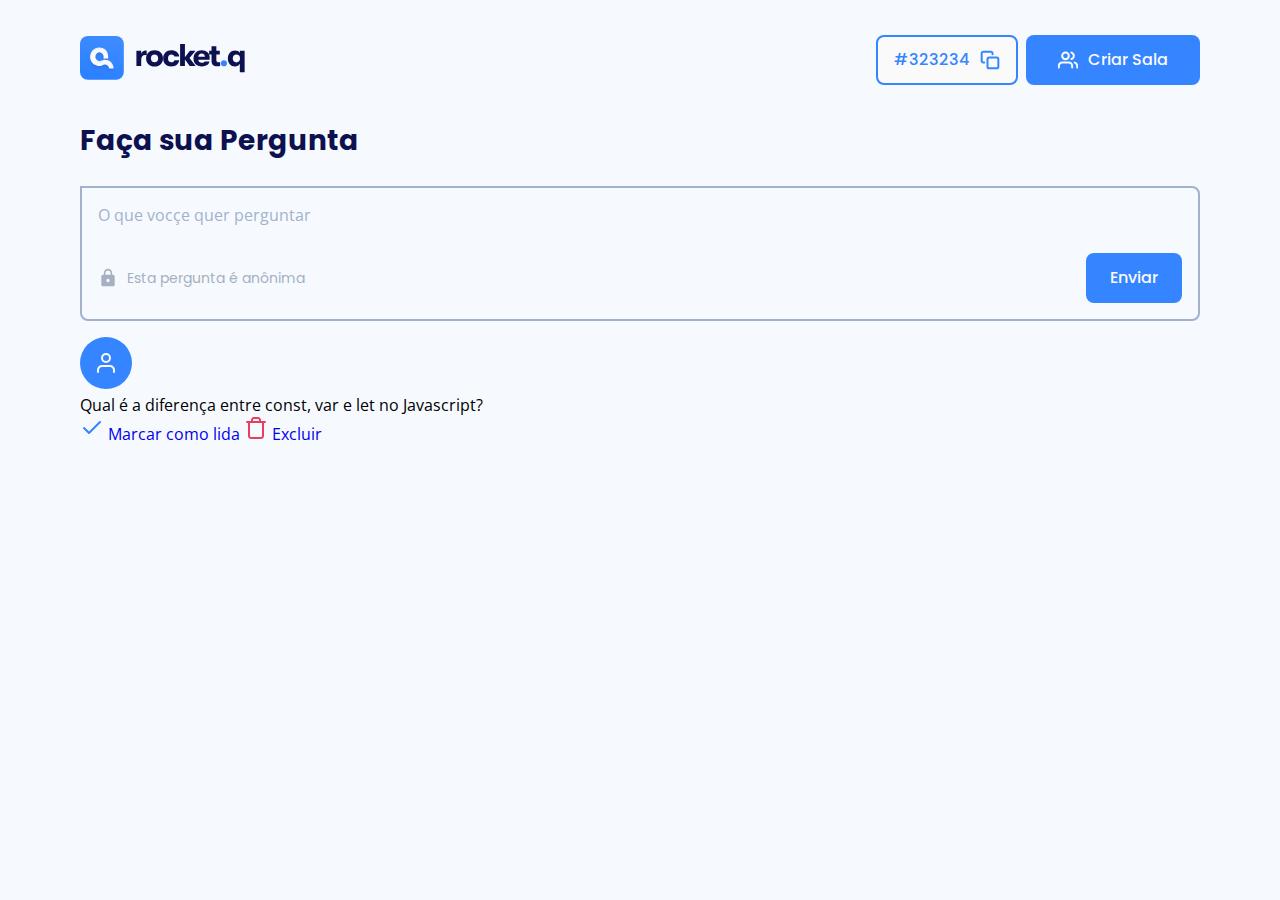
==== room.html @ 8e0c6d71 "second class of the rocket.q project" ====
<!DOCTYPE html>
<html lang="en">
  <head>
    <meta charset="UTF-8">
    <meta http-equiv="X-UA-Compatible" content="IE=edge">
    <meta name="viewport" content="width=device-width, initial-scale=1.0">
    <title>RocketQ - Perguntas e Respostas </title>


    <!-- css -->
    <link rel="stylesheet" href="style/room.css">
    <link rel="stylesheet" href="style/global.css">

    <!-- FONTS -->
    <link rel="preconnect" href="https://fonts.googleapis.com">
    <link rel="preconnect" href="https://fonts.gstatic.com" crossorigin>
    <link href="https://fonts.googleapis.com/css2?family=Open+Sans&family=Poppins:wght@400;500;700&display=swap" rel="stylesheet">

  </head>
  <body>
  
    <div id="room" class="content">

      <header>
        <a href="#">
          <img src="assets/logo.svg" alt="Rocket.Q Logo">
        </a>

        <div class="buttons">

          <div class="button outlined">
            #323234
            <img src="assets/copy.svg" alt="Copiar numero da sala">
          </div>
          <a href="#" class="button">
            <img src="assets/users-white.svg" alt="Criar uma sala">
            Criar Sala
          </a>
        </div>
      </header>

      <main>
        <section id="question-form">
          <h2>Faça sua Pergunta</h2>
          <form action="">
            <label class="sr-only"for-id="question">O que você quer perguntar</label>
            <textarea name="question" id="question" placeholder="O que vocçe quer perguntar"></textarea>

            <footer>
              <div class="">
                <img src="assets/lock.svg" alt="Cadeado">
                Esta pergunta é anônima
              </div>
              <button>Enviar</button>
            </footer>
          </form>
        </section>

        <section id="questions">
          <h2 class="sr-only">Pergunstas da comunidade</h2>
          <div class="questions">

            <div class="question-wrapper">
              <div class="question-content">
                <div class="user">
                  <img src="assets/avatar.svg" alt="Avatar">
                </div>
                <div class="question">
                  <p>Qual é a diferença entre const, var e let no Javascript?</p>
                </div>
              </div>
              <div class="action">
                <a href="#" class="chexk">
                  <img src="assets/check.svg" alt="Marcar como lida">
                  Marcar como lida
                </a>
                <a href="#" class="delete">
                  <img src="assets/trash.svg" alt="Excluir">
                  Excluir
                </a>
              </div>
            </div>

          </div>

        </section>
      </main>

    </div>  

  </body>
</html>
---- style/room.css ----
.content {
  max-width: min(112rem, 90%);
}
#room header {
  width:100%;
  display: flex;
  align-items: center;
  justify-content: space-between;
}

#room header .buttons {
 display: flex; 
}

#room header .buttons .button:nth-child(1) {
  margin-right: .8rem;
  padding: 1.3rem 1.6rem;
}

#room header .buttons .button:nth-child(1) img {
 margin-left:1rem;
 width: 2rem;
 height: 2rem;
}

#room header .buttons .button:nth-child(2) {
  padding: 1.3rem 3.2rem;

}
#room header .buttons .button:nth-child(2) img {
 margin-right:1rem;
 width: 2rem;
 height: 2rem;
}

/* QUESTION FORM */
#question-form h2 {
  font-family: 'Poppins', sans-serif;
  font-size: 2.8rem;
  color: var(--black);
  font-weight: 700;
  line-height: 4.2rem;

  margin-bottom: 2.4rem;
}

#question-form form {
  border: .2rem solid var(--grey-blue);
  padding: 1.6rem;
  border-radius: 0 .8rem .8rem .8rem;

  margin-bottom: 1.6rem ;
}

#question-form form textarea {
  resize: none;
  background: transparent;

  width: 100%;

  outline: none;
}

#question-form form textarea::placeholder {
  color:var(--grey-blue)
}

#question-form form footer {
  display: flex;
  align-items: center;
  justify-content:space-between;
}

#question-form form footer > div {
  display: flex;
  align-items: center;

  color: var(--icons-datails);
  font-family: 'Poppins', sans-serif;
  font-weight: 400;
  font-size: 1.4rem;
}

#question-form form footer > div img {
  margin-right: .9rem;
}

#question-form form footer button {
  padding: .8rem 2.4rem;
}
---- style/global.css ----
* {
  margin:0;
  padding: 0;
  border: none;
  text-decoration: none;
  box-sizing: border-box;
}

html {
  --black: #0D114F;
  --white: #FAFAFA;
  --red: #E83F5B;
  --light-blue: #E0ECFF;
  --blue: #3485FF;
  --background: #F6FAFF;
  --overlay: #040911;
  --icons-datails: #A5B0C1;

  --grey-dark: #4D5E77;
  --grey-blue: #A1B2CD;
  --grey-light: #e5eaf1;

  /* 1rem = 16px (user Agent) = 100% (user Agent) */
  font-size: 62.5%; /* 10px*/

}

body {
  display: flex;
  height: 100vh;
  background: var(--background);
}

body, button, input, textarea {
  font-size: clamp(14px, 1.6rem, 2vw);

  font-family: 'Open Sans', sans-serif;
  /* font-family: 'Poppins', sans-serif; */
}

.content {
  width: 100%;
  margin: 0 auto;
}

/* Vai esconder o label */
.sr-only {
  position: absolute;
  height: 1px;
  width: 1px;
  padding: 0;
  margin: -1px;
  overflow: hidden;
  clip-path: rect(0,0,0,0);
  white-space:nowrap;
  border-width:0 ; 
}

/* input and Button */
input, button, .button {
  border-radius: .8rem;
  height: 5rem;
}

button, .button {
  font-family: 'Poppins', sans-serif;
  font-weight: 500;
  line-height: 0;

  display: flex;
  align-items: center;
  justify-content: center;

  background: var(--blue);
  color: var(--white);

  transition: filter .2s;

  cursor: pointer;
}

button:hover, .button:hover {
  filter: brightness(1.2);
}

button > img
.button > img {
  margin-left: 1rem;
  width: 2rem;
}

button.outlined,
.button.outlined {
  background: var(--white);
  color: var(--blue);
  border: .2rem solid var(--blue);
}

.content header {
  width: 80% ;
  margin: 3.5rem auto;
}

.content header img {
  width: 16.7rem;
}
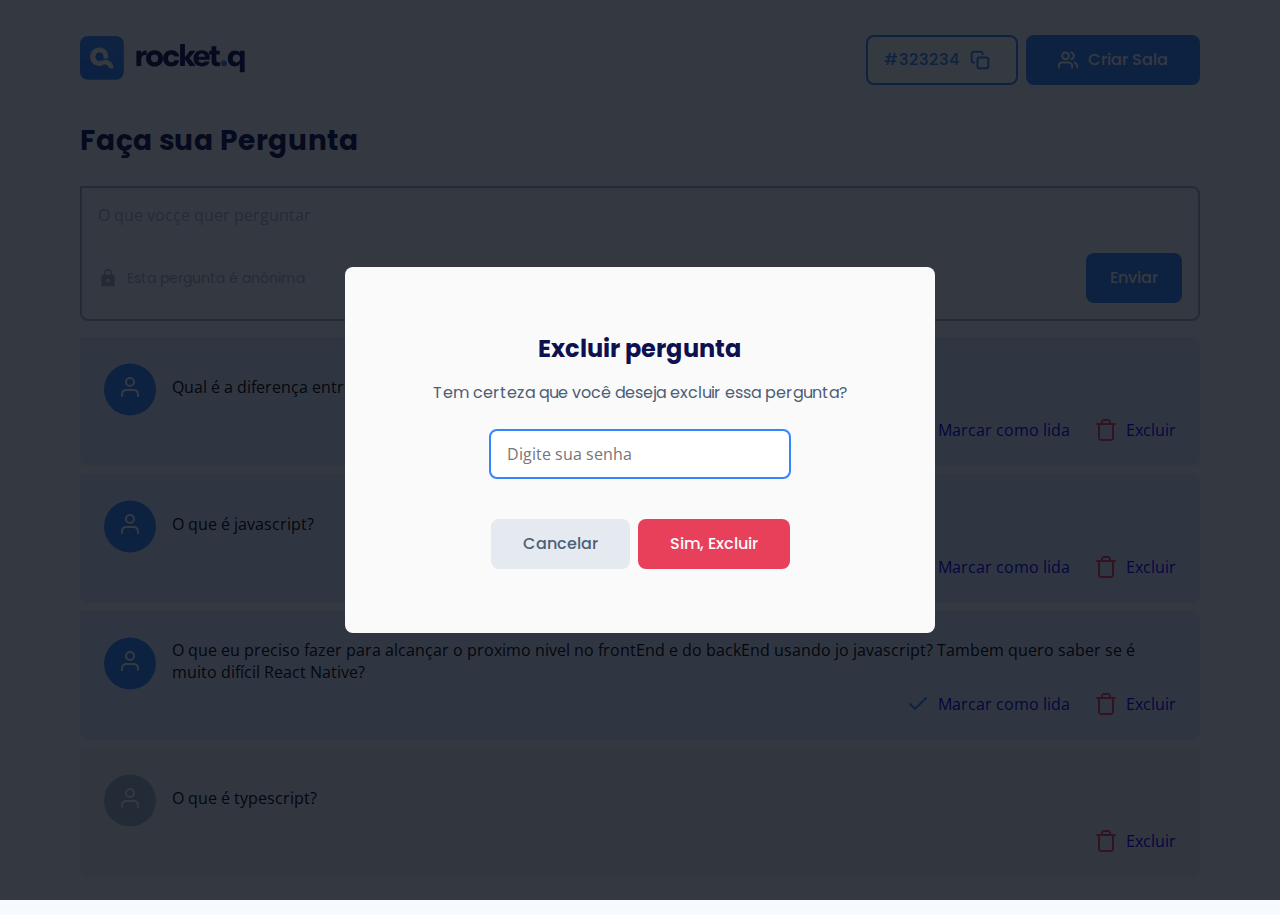
==== commit a8d49566: "aula três" ====
--- a/room.html
+++ b/room.html
@@ -10,6 +10,7 @@
     <!-- css -->
     <link rel="stylesheet" href="style/room.css">
     <link rel="stylesheet" href="style/global.css">
+    <link rel="stylesheet" href="style/modal.css">
 
     <!-- FONTS -->
     <link rel="preconnect" href="https://fonts.googleapis.com">
@@ -63,7 +64,7 @@
             <div class="question-wrapper">
               <div class="question-content">
                 <div class="user">
-                  <img src="assets/avatar.svg" alt="Avatar">
+                  <img src="assets/user.svg" alt="Avatar">
                 </div>
                 <div class="question">
                   <p>Qual é a diferença entre const, var e let no Javascript?</p>
@@ -81,6 +82,69 @@
               </div>
             </div>
 
+            <div class="question-wrapper">
+              <div class="question-content">
+                <div class="user">
+                  <img src="assets/user.svg" alt="Avatar">
+                </div>
+                <div class="question">
+                  <p>O que é javascript?</p>
+                </div>
+              </div>
+              <div class="action">
+                <a href="#" class="check">
+                  <img src="assets/check.svg" alt="Marcar como lida">
+                  Marcar como lida
+                </a>
+                <a href="#" class="delete">
+                  <img src="assets/trash.svg" alt="Excluir">
+                  Excluir
+                </a>
+              </div>
+            </div>
+
+            <div class="question-wrapper">
+              <div class="question-content">
+                <div class="user">
+                  <img src="assets/user.svg" alt="Avatar">
+                </div>
+                <div class="question">
+                  <p>
+                    O que eu preciso fazer para alcançar o proximo nivel no frontEnd e do backEnd usando jo javascript?
+                    Tambem quero saber se é muito difícil React Native?
+                  </p>
+                </div>
+              </div>
+              <div class="action">
+                <a href="#" class="check">
+                  <img src="assets/check.svg" alt="Marcar como lida">
+                  Marcar como lida
+                </a>
+                <a href="#" class="delete">
+                  <img src="assets/trash.svg" alt="Excluir">
+                  Excluir
+                </a>
+              </div>
+            </div>
+
+            <div class="question-wrapper read">
+              <div class="question-content">
+                <div class="user">
+                  <img src="assets/user.svg" alt="Avatar">
+                </div>
+                <div class="question">
+                  <p>O que é typescript?</p>
+                </div>
+              </div>
+              <div class="action">
+                
+                <a href="#" class="delete">
+                  <img src="assets/trash.svg" alt="Excluir">
+                  Excluir
+                </a>
+              </div>
+            </div>
+
           </div>
 
         </section>
@@ -88,5 +152,24 @@
 
     </div>  
 
+    <!-- ======MODAL====== -->
+    <div class="modal-wrapper">
+      <div class="modal">
+        <h2>Excluir pergunta</h2>
+        <p>Tem certeza que você deseja excluir essa pergunta?</p>
+
+        <form action="" method="post">
+          <label class="sr-only" for-id="password">Digite sua senha</label>
+          <input type="password" name="password" id="password" placeholder="Digite sua senha">
+
+          <div class="buttons">
+            <div class="button grey">Cancelar</div>
+            <button class="red">Sim, Excluir</button>
+          </div>
+
+        </form>
+      </div>
+    </div>
+
   </body>
 </html>--- a/style/room.css
+++ b/style/room.css
@@ -87,4 +87,65 @@
 
 #question-form form footer button {
   padding: .8rem 2.4rem;
+}
+
+
+/* ===== questions ===== */
+
+.question-wrapper {
+  background-color: var(--light-blue);
+  margin-bottom: .8rem;
+  border-radius: 0 .8rem .8rem .8rem;
+  padding: 2.4rem;
+}
+
+.questions {
+  padding-bottom: 30px;
+}
+
+.question-wrapper .question-content {
+  display: flex;
+  align-items: flex-start;
+}
+
+.question-wrapper .question-content .user{
+  background-color: var(--blue);
+  clip-path: circle();
+  padding: 1.4rem;
+}
+
+.question-wrapper .question-content p {
+  margin-left: 1.6rem;
+  word-break: break-word;
+  display: flex;
+  align-items: center;
+  min-height: 5.2rem;
+}
+
+.question-wrapper .action {
+  display: flex;
+  align-items: center;
+  justify-content: flex-end;
+}
+
+.question-wrapper .action > a {
+  display: flex;
+  align-items: center;
+}
+
+.question-wrapper .action > a > img {
+  margin-right: .8rem;
+}
+
+.question-wrapper .action > a + a{
+  margin-left: 2.4rem;
+}
+
+/* ====== question read ===== */
+.question-wrapper.read {
+  background: var(--grey-medium);
+}
+
+.question-wrapper.read .question-content .user {
+  background: var(--grey-blue)
 }--- a/style/global.css
+++ b/style/global.css
@@ -19,6 +19,7 @@
   --grey-dark: #4D5E77;
   --grey-blue: #A1B2CD;
   --grey-light: #e5eaf1;
+  --grey-medium: #eaecf2;
 
   /* 1rem = 16px (user Agent) = 100% (user Agent) */
   font-size: 62.5%; /* 10px*/
@@ -83,9 +84,9 @@
   filter: brightness(1.2);
 }
 
-button > img
+button > img,
 .button > img {
-  margin-left: 1rem;
+  margin-right: 1rem;
   width: 2rem;
 }
 
@@ -96,6 +97,20 @@
   border: .2rem solid var(--blue);
 }
 
+button.red,
+.button.red {
+  background: var(--red);
+  color: var(--white);
+}
+
+button.grey,
+.button.grey {
+  background: var(--grey-light);
+  color:var(--grey-dark)
+}
+
+
+/* === header ==== */
 .content header {
   width: 80% ;
   margin: 3.5rem auto;
--- a/style/modal.css
+++ b/style/modal.css
@@ -0,0 +1,57 @@
+.modal-wrapper {
+  position: fixed;
+  width: 100vw;
+  height: 100vh;
+  top: 0;
+  left: 0;
+  display: flex;
+  
+  background: rgba(4, 9 , 17, .8);
+}
+
+.modal-wrapper .modal {
+  width: min(59rem, 90%);
+  background-color: var(--white);
+  margin: auto;
+
+  border-radius: .8rem;
+
+  font-family: 'Poppins', sans-serif;
+  text-align: center;
+  padding: 6.4rem;
+}
+
+.modal-wrapper .modal h2 {
+  font-size: 2.4rem;
+  font-weight: 700;
+  margin-bottom:1.4rem;
+  color: var(--black);
+}
+
+.modal-wrapper .modal p {
+  margin-bottom:2.4rem;
+  color: var(--grey-dark);
+}
+
+.modal-wrapper .modal input {
+  margin-bottom: 4rem;
+  padding: 1.3rem 1.6rem;
+  border:.2rem solid var(--blue);
+  outline: none;
+  width: min(70%, 30.2rem);
+}
+
+.modal-wrapper .modal .buttons {
+  display: flex;
+  align-items: center;
+  justify-content: center;
+}
+
+.modal-wrapper .modal .buttons > .button {
+  margin-right: .8rem;
+}
+
+.modal-wrapper .modal .buttons > button,
+.modal-wrapper .modal .buttons > .button {
+  padding: 1.3rem 3.2rem;
+}